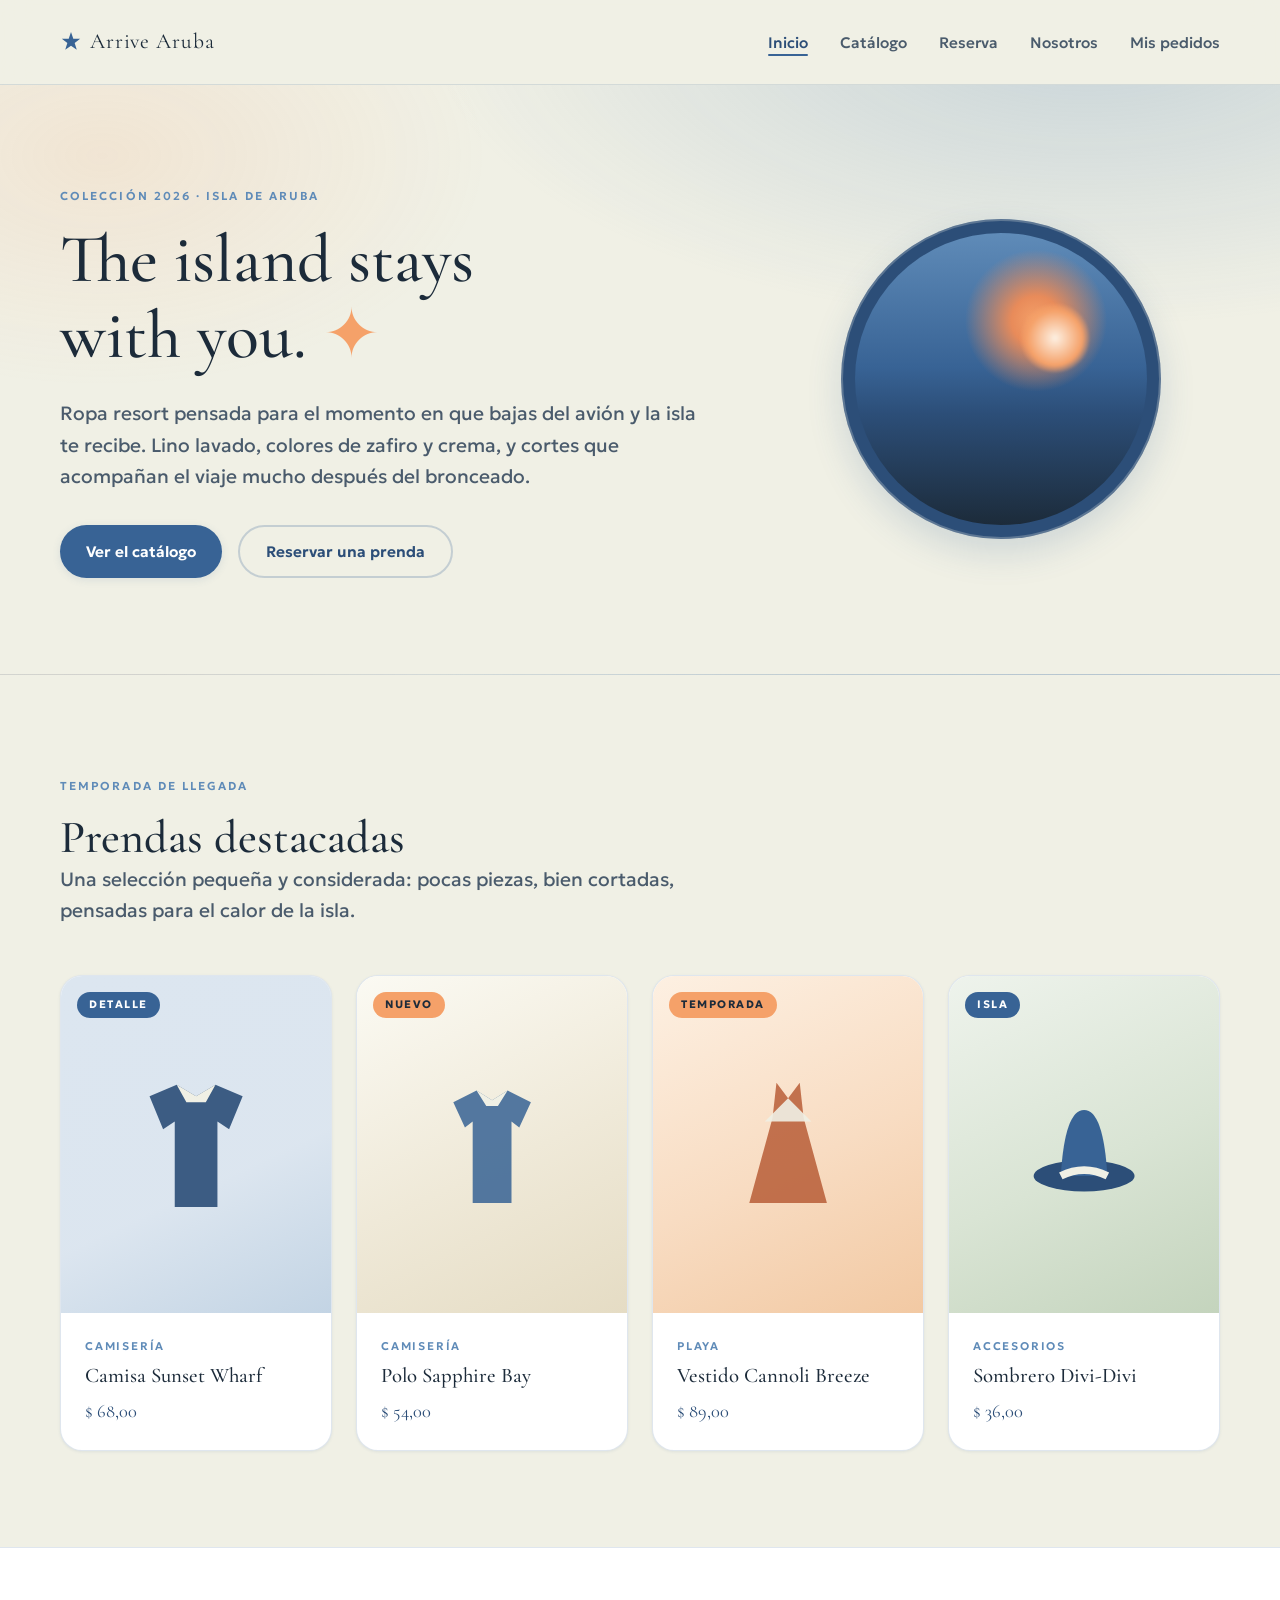
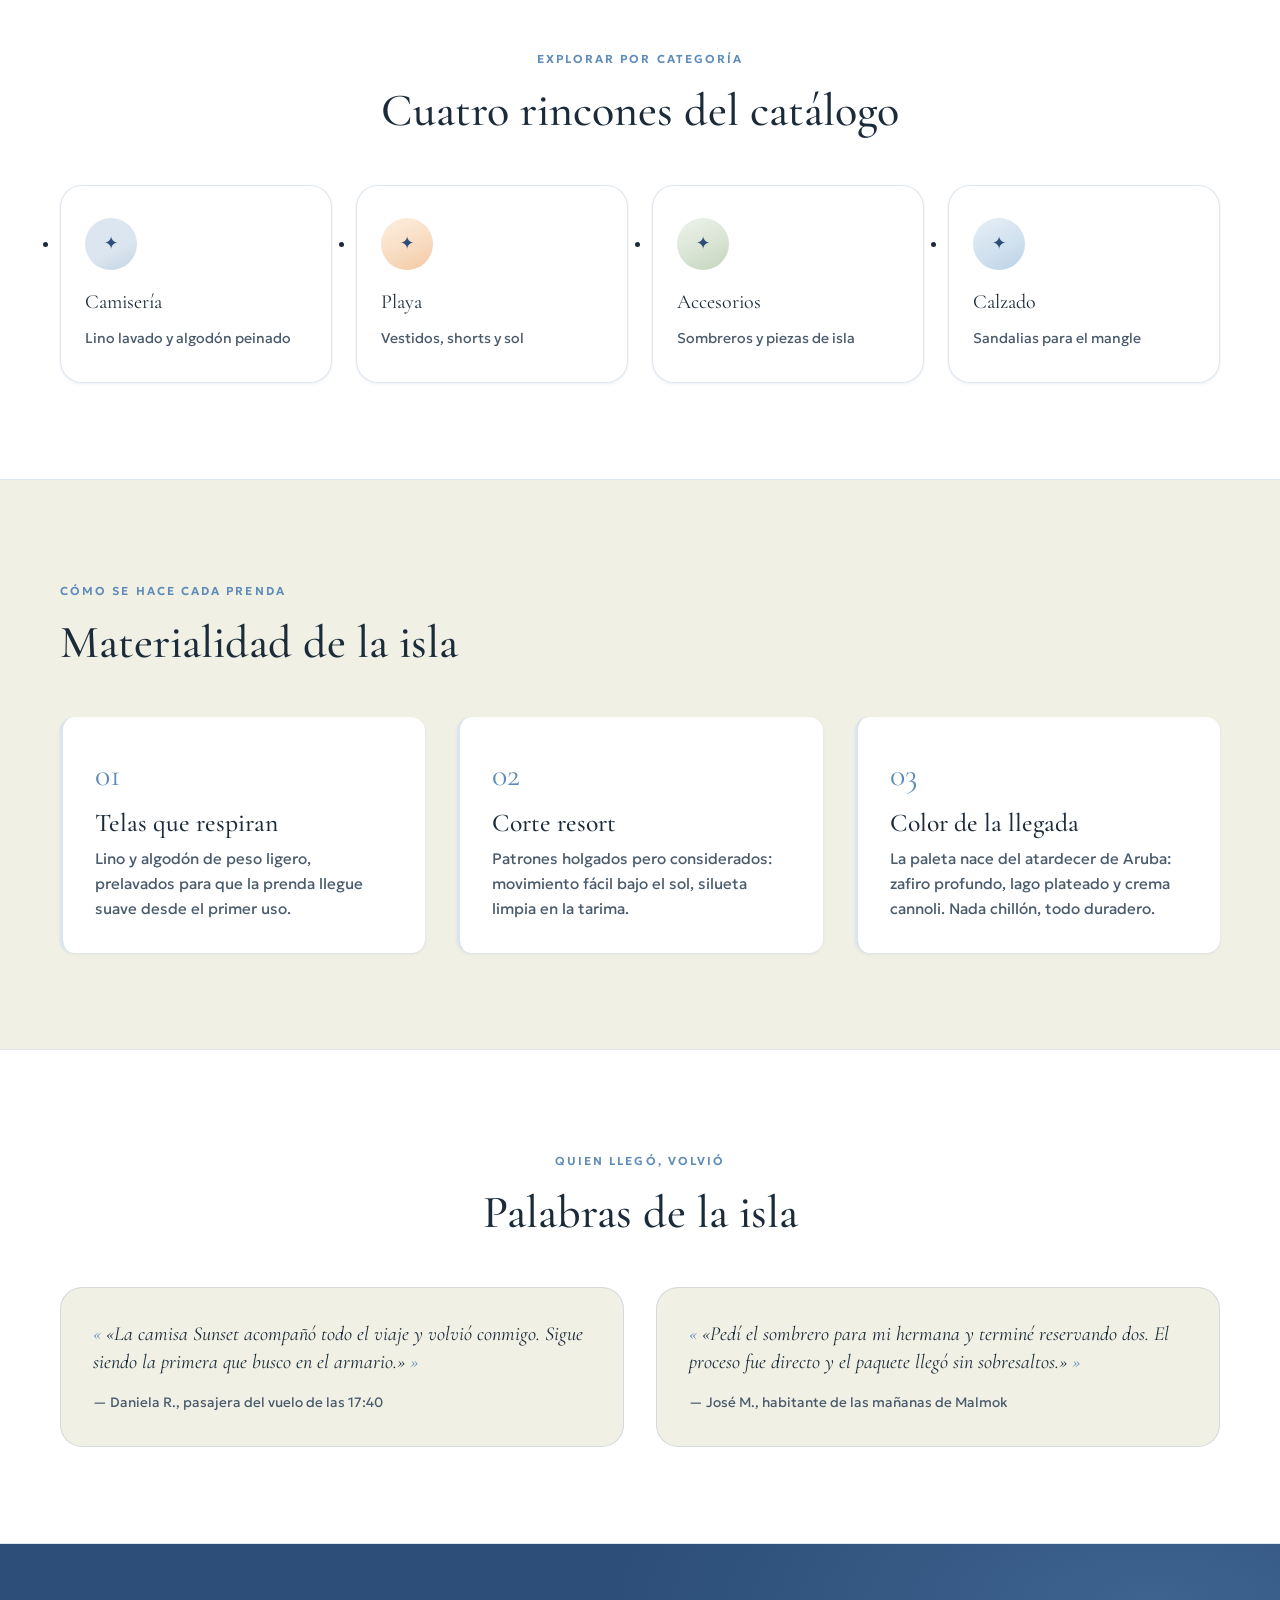
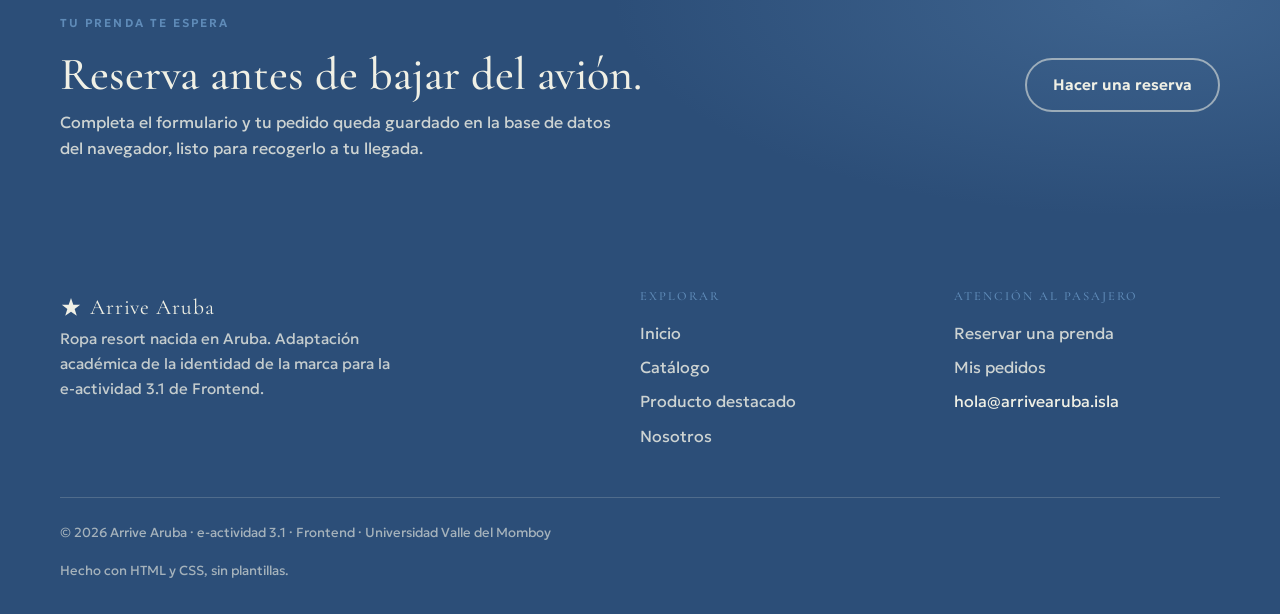
==== index.html @ 816ed80a "Página de inicio: hero con la ventana de la marca, destacados, categorías, materialidad, testimonios" ====
<!DOCTYPE html>
<html lang="es">
<head>
  <meta charset="UTF-8">
  <meta name="viewport" content="width=device-width, initial-scale=1.0">
  <meta name="description" content="Arrive Aruba — marketplace de ropa resort. Adaptación académica de la e-actividad 3.1: diseño web con HTML y CSS.">
  <title>Arrive Aruba · Inicio</title>

  <!-- Favicon: estrella de la marca dibujada como SVG en línea -->
  <link rel="icon" href="data:image/svg+xml,%3Csvg xmlns='http://www.w3.org/2000/svg' viewBox='0 0 24 24'%3E%3Cpath fill='%23386395' d='M12 1l2.5 7.5H22l-6 4.6 2.3 7.4L12 16l-6.3 4.5L8 13.1 2 8.5h7.5z'/%3E%3C/svg%3E">

  <!-- Tipografías: equivalentes libres de las fuentes de marca -->
  <link rel="preconnect" href="https://fonts.googleapis.com">
  <link rel="preconnect" href="https://fonts.gstatic.com" crossorigin>
  <link href="https://fonts.googleapis.com/css2?family=Cormorant+Garamond:ital,wght@0,500;0,600;1,500&family=Geologica:wght@300..700&display=swap" rel="stylesheet">

  <!-- Hojas de estilo: base (tokens) → componentes → página actual -->
  <link rel="stylesheet" href="css/base.css">
  <link rel="stylesheet" href="css/componentes.css">
  <link rel="stylesheet" href="css/inicio.css">
</head>
<body>
  <!--
    PÁGINA DE INICIO (landing)
    (realizado por Martin Alejandro Morfe Carballo)
  -->
  <a class="enlace-saltar" href="#contenido">Saltar al contenido principal</a>

  <!-- ====================== CABECERA ====================== -->
  <header class="cabecera">
    <div class="contenedor cabecera__barra">
      <a class="marca" href="index.html" aria-label="Arrive Aruba — inicio">
        <!-- Estrella de la marca (marca gráfica propia) -->
        <svg class="marca__estrella" viewBox="0 0 24 24" aria-hidden="true">
          <path d="M12 1l2.5 7.5H22l-6 4.6 2.3 7.4L12 16l-6.3 4.5L8 13.1 2 8.5h7.5z"/>
        </svg>
        <span class="marca__nombre">Arrive Aruba</span>
      </a>

      <nav aria-label="Navegación principal">
        <ul class="navegacion__lista">
          <li><a class="navegacion__enlace" href="index.html" aria-current="page">Inicio</a></li>
          <li><a class="navegacion__enlace" href="catalogo.html">Catálogo</a></li>
          <li><a class="navegacion__enlace" href="formulario.html">Reserva</a></li>
          <li><a class="navegacion__enlace" href="nosotros.html">Nosotros</a></li>
          <li><a class="navegacion__enlace" href="historial.html">Mis pedidos</a></li>
        </ul>
      </nav>
    </div>
  </header>

  <main id="contenido">

    <!-- ====================== HERO ====================== -->
    <!-- La ventana del avión: motivo central de la marca, dibujado
         solo con degradados CSS (radial-gradient por capas). -->
    <section class="hero" aria-labelledby="titulo-principal">
      <div class="contenedor hero__rejilla">
        <div class="hero__texto">
          <p class="ceja">Colección 2026 · Isla de Aruba</p>
          <h1 id="titulo-principal">The island stays with you. <span class="estrella">✦</span></h1>
          <p class="introduccion">
            Ropa resort pensada para el momento en que bajas del avión y la
            isla te recibe. Lino lavado, colores de zafiro y crema, y cortes
            que acompañan el viaje mucho después del bronceado.
          </p>
          <div class="hero__acciones">
            <a class="boton boton--primario" href="catalogo.html">Ver el catálogo</a>
            <a class="boton boton--secundario" href="formulario.html">Reservar una prenda</a>
          </div>
        </div>

        <figure class="hero__ventana" aria-hidden="true">
          <div class="ventana">
            <span class="ventana__sol"></span>
            <span class="ventana__mar"></span>
          </div>
          <figcaption class="solo-lectores">Ventana del avís observando el atardecer de Aruba</figcaption>
        </figure>
      </div>
    </section>

    <!-- ====================== DESTACADOS ====================== -->
    <!-- Cuatro prendas de la temporada. Las ilustraciones son
         marcas gráficas propias dibujadas en SVG, sin fotografía. -->
    <section class="seccion" aria-labelledby="titulo-destacados">
      <div class="contenedor">
        <div class="cabecera-seccion">
          <p class="ceja">Temporada de llegada</p>
          <h2 id="titulo-destacados">Prendas destacadas</h2>
          <p class="introduccion">
            Una selección pequeña y considerada: pocas piezas, bien cortadas,
            pensadas para el calor de la isla.
          </p>
        </div>

        <div class="rejilla-productos">
          <!-- Camisa (protagonista: tiene página de detalle) -->
          <article class="tarjeta">
            <a class="tarjeta__enlace" href="producto.html" aria-label="Ver detalle de la Camisa Sunset Wharf">
              <div class="tarjeta__figura tono-zafiro">
                <span class="etiqueta etiqueta--zafiro">Detalle</span>
                <!-- Silueta de camisa -->
                <svg viewBox="0 0 64 72" aria-hidden="true">
                  <path d="M22 5 L32 11 L42 5 L56 11 L49 28 L43 24 V68 H21 V24 L15 28 L8 11 Z"
                        fill="#2c4e78" opacity="0.9"/>
                  <path d="M22 5 L32 11 L42 5 L37 14 H27 Z" fill="#f0f0e5"/>
                </svg>
              </div>
            </a>
            <div class="tarjeta__cuerpo">
              <p class="tarjeta__categoria">Camisería</p>
              <h3 class="tarjeta__nombre">Camisa Sunset Wharf</h3>
              <p class="tarjeta__precio">$ 68,00</p>
            </div>
          </article>

          <!-- Polo -->
          <article class="tarjeta">
            <a class="tarjeta__enlace" href="catalogo.html" aria-label="Ver el catálogo">
              <div class="tarjeta__figura tono-crema">
                <span class="etiqueta">Nuevo</span>
                <svg viewBox="0 0 64 72" aria-hidden="true">
                  <path d="M24 8 L32 13 L40 8 L52 14 L46 27 L42 24 V66 H22 V24 L18 27 L12 14 Z"
                        fill="#386395" opacity="0.85"/>
                  <path d="M24 8 L32 13 L40 8 L35 16 H29 Z" fill="#f0f0e5"/>
                </svg>
              </div>
            </a>
            <div class="tarjeta__cuerpo">
              <p class="tarjeta__categoria">Camisería</p>
              <h3 class="tarjeta__nombre">Polo Sapphire Bay</h3>
              <p class="tarjeta__precio">$ 54,00</p>
            </div>
          </article>

          <!-- Vestido -->
          <article class="tarjeta">
            <a class="tarjeta__enlace" href="catalogo.html" aria-label="Ver el catálogo">
              <div class="tarjeta__figura tono-naranja">
                <span class="etiqueta">Temporada</span>
                <svg viewBox="0 0 64 72" aria-hidden="true">
                  <path d="M26 4 L32 12 L38 4 L40 22 L52 66 H12 L24 22 Z"
                        fill="#b4552f" opacity="0.8"/>
                  <path d="M32 12 L44 24 H20 Z" fill="#f0f0e5" opacity="0.9"/>
                </svg>
              </div>
            </a>
            <div class="tarjeta__cuerpo">
              <p class="tarjeta__categoria">Playa</p>
              <h3 class="tarjeta__nombre">Vestido Cannoli Breeze</h3>
              <p class="tarjeta__precio">$ 89,00</p>
            </div>
          </article>

          <!-- Sombrero -->
          <article class="tarjeta">
            <a class="tarjeta__enlace" href="catalogo.html" aria-label="Ver el catálogo">
              <div class="tarjeta__figura tono-verde">
                <span class="etiqueta etiqueta--zafiro">Isla</span>
                <svg viewBox="0 0 64 72" aria-hidden="true">
                  <ellipse cx="32" cy="52" rx="26" ry="8" fill="#2c4e78"/>
                  <path d="M20 52 Q22 18 32 18 Q42 18 44 52 Z" fill="#386395"/>
                  <path d="M20 52 Q32 46 44 52" stroke="#f0f0e5" stroke-width="4" fill="none"/>
                </svg>
              </div>
            </a>
            <div class="tarjeta__cuerpo">
              <p class="tarjeta__categoria">Accesorios</p>
              <h3 class="tarjeta__nombre">Sombrero Divi-Divi</h3>
              <p class="tarjeta__precio">$ 36,00</p>
            </div>
          </article>
        </div>
      </div>
    </section>

    <!-- ====================== CATEGORÍAS ====================== -->
    <section class="seccion banda-blanca" aria-labelledby="titulo-categorias">
      <div class="contenedor">
        <div class="cabecera-seccion cabecera-seccion--centrada">
          <p class="ceja">Explorar por categoría</p>
          <h2 id="titulo-categorias">Cuatro rincones del catálogo</h2>
        </div>
        <ul class="rejilla-categorias" role="list">
          <li>
            <a class="azulejo" href="catalogo.html">
              <span class="azulejo__figura tono-zafiro" aria-hidden="true">✦</span>
              <span class="azulejo__nombre">Camisería</span>
              <span class="azulejo__nota">Lino lavado y algodón peinado</span>
            </a>
          </li>
          <li>
            <a class="azulejo" href="catalogo.html">
              <span class="azulejo__figura tono-naranja" aria-hidden="true">✦</span>
              <span class="azulejo__nombre">Playa</span>
              <span class="azulejo__nota">Vestidos, shorts y sol</span>
            </a>
          </li>
          <li>
            <a class="azulejo" href="catalogo.html">
              <span class="azulejo__figura tono-verde" aria-hidden="true">✦</span>
              <span class="azulejo__nombre">Accesorios</span>
              <span class="azulejo__nota">Sombreros y piezas de isla</span>
            </a>
          </li>
          <li>
            <a class="azulejo" href="catalogo.html">
              <span class="azulejo__figura tono-lago" aria-hidden="true">✦</span>
              <span class="azulejo__nombre">Calzado</span>
              <span class="azulejo__nota">Sandalias para el mangle</span>
            </a>
          </li>
        </ul>
      </div>
    </section>

    <!-- ====================== MATERIALIDAD ====================== -->
    <section class="seccion" aria-labelledby="titulo-materialidad">
      <div class="contenedor">
        <div class="cabecera-seccion">
          <p class="ceja">Cómo se hace cada prenda</p>
          <h2 id="titulo-materialidad">Materialidad de la isla</h2>
        </div>
        <ol class="pasos" role="list">
          <li class="paso">
            <span class="paso__numero">01</span>
            <h3>Telas que respiran</h3>
            <p>Lino y algodón de peso ligero, prelavados para que la prenda
               llegue suave desde el primer uso.</p>
          </li>
          <li class="paso">
            <span class="paso__numero">02</span>
            <h3>Corte resort</h3>
            <p>Patrones holgados pero considerados: movimiento fácil bajo el
               sol, silueta limpia en la tarima.</p>
          </li>
          <li class="paso">
            <span class="paso__numero">03</span>
            <h3>Color de la llegada</h3>
            <p>La paleta nace del atardecer de Aruba: zafiro profundo, lago
               plateado y crema cannoli. Nada chillón, todo duradero.</p>
          </li>
        </ol>
      </div>
    </section>

    <!-- ====================== TESTIMONIOS ====================== -->
    <section class="seccion banda-blanca" aria-labelledby="titulo-testimonios">
      <div class="contenedor">
        <div class="cabecera-seccion cabecera-seccion--centrada">
          <p class="ceja">Quien llegó, volvió</p>
          <h2 id="titulo-testimonios">Palabras de la isla</h2>
        </div>
        <div class="rejilla-testimonios">
          <figure class="testimonio">
            <blockquote>
              «La camisa Sunset acompañó todo el viaje y volvió conmigo.
               Sigue siendo la primera que busco en el armario.»
            </blockquote>
            <figcaption>— Daniela R., pasajera del vuelo de las 17:40</figcaption>
          </figure>
          <figure class="testimonio">
            <blockquote>
              «Pedí el sombrero para mi hermana y terminé reservando dos.
               El proceso fue directo y el paquete llegó sin sobresaltos.»
            </blockquote>
            <figcaption>— José M., habitante de las mañanas de Malmok</figcaption>
          </figure>
        </div>
      </div>
    </section>

    <!-- ====================== LLAMADO FINAL ====================== -->
    <section class="llamado" aria-labelledby="titulo-llamado">
      <div class="contenedor llamado__caja">
        <div>
          <p class="ceja llamado__ceja">Tu prenda te espera</p>
          <h2 id="titulo-llamado">Reserva antes de bajar del avión.</h2>
          <p class="llamado__texto">
            Completa el formulario y tu pedido queda guardado en la base de
            datos del navegador, listo para recogerlo a tu llegada.
          </p>
        </div>
        <a class="boton boton--claro" href="formulario.html">Hacer una reserva</a>
      </div>
    </section>
  </main>

  <!-- ====================== PIE ====================== -->
  <footer class="pie">
    <div class="contenedor">
      <div class="pie__rejilla">
        <div class="pie__marca">
          <a class="marca" href="index.html">
            <svg class="marca__estrella" viewBox="0 0 24 24" aria-hidden="true">
              <path d="M12 1l2.5 7.5H22l-6 4.6 2.3 7.4L12 16l-6.3 4.5L8 13.1 2 8.5h7.5z"/>
            </svg>
            <span class="marca__nombre">Arrive Aruba</span>
          </a>
          <p class="pie__texto">
            Ropa resort nacida en Aruba. Adaptación académica de la identidad
            de la marca para la e-actividad 3.1 de Frontend.
          </p>
        </div>

        <div>
          <h2 class="pie__titulo">Explorar</h2>
          <ul class="pie__lista">
            <li><a href="index.html">Inicio</a></li>
            <li><a href="catalogo.html">Catálogo</a></li>
            <li><a href="producto.html">Producto destacado</a></li>
            <li><a href="nosotros.html">Nosotros</a></li>
          </ul>
        </div>

        <div>
          <h2 class="pie__titulo">Atención al pasajero</h2>
          <ul class="pie__lista">
            <li><a href="formulario.html">Reservar una prenda</a></li>
            <li><a href="historial.html">Mis pedidos</a></li>
            <li>hola@arrivearuba.isla</li>
          </ul>
        </div>
      </div>

      <p class="pie__legal">
        <span>© 2026 Arrive Aruba · e-actividad 3.1 · Frontend · Universidad Valle del Momboy</span>
        <span>Hecho con HTML y CSS, sin plantillas.</span>
      </p>
    </div>
  </footer>
</body>
</html>
---- css/base.css ----
/* ============================================================
   ARRIVE ARUBA · Marketplace — e-actividad 3.1
   Diseño web con HTML & CSS
   ------------------------------------------------------------
   css/base.css · Sistema de diseño: tokens, reset y tipografía
   (realizado por Martin Alejandro Morfe Carballo)
   ============================================================ */

/* ------------------------------------------------------------
   1 · TOKENS DE DISEÑO (custom properties)
   Paleta y valores tomados del sistema de identidad de la
   marca Arrive Aruba, proyecto propio del autor.
   ------------------------------------------------------------ */
:root {
  /* — Colores de marca — */
  --azul-zafiro: #386395;        /* color primario de la marca */
  --azul-zafiro-profundo: #2c4e78;
  --azul-lago: #5f8bb8;          /* color secundario */
  --azul-niebla: rgba(95, 139, 184, 0.22);
  --crema-cannoli: #f0f0e5;      /* superficie neutra principal */
  --blanco-superficie: #ffffff;

  /* — Tinta de texto (zafiro oscurecido: nunca negro puro) — */
  --tinta: #1c2b3a;
  --tinta-suave: #4a5b6c;

  /* — Acentos de temporada (solo detalles, nunca dominantes) — */
  --naranja-mock: #f5a169;
  --verde-justo: #92af88;

  /* — Roles semánticos — */
  --color-fondo: var(--crema-cannoli);
  --color-superficie: var(--blanco-superficie);
  --color-primario: var(--azul-zafiro);
  --color-enlace: var(--azul-zafiro);
  --color-exito: #6f8f66;
  --color-error: #b4552f;

  /* — Espaciado (ritmo base de 8 px) — */
  --espacio-1: 8px;
  --espacio-2: 16px;
  --espacio-3: 24px;
  --espacio-4: 32px;
  --espacio-5: 48px;
  --espacio-6: 64px;
  --espacio-7: 96px;

  /* — Radios de borde — */
  --radio-md: 14px;
  --radio-lg: 22px;
  --radio-pill: 999px;

  /* — Bordes — */
  --borde-fino: 1px solid rgba(56, 99, 149, 0.16);
  --borde-medio: 2px solid rgba(56, 99, 149, 0.24);

  /* — Sombras (elevación teñida de zafiro, nunca negra) — */
  --sombra-xs: 0 1px 3px rgba(56, 99, 149, 0.10);
  --sombra-sm: 0 2px 8px rgba(56, 99, 149, 0.12);
  --sombra-md: 0 6px 18px rgba(56, 99, 149, 0.14);
  --sombra-lg: 0 14px 34px rgba(56, 99, 149, 0.18);
  --sombra-hover: 0 18px 40px rgba(56, 99, 149, 0.22);

  /* — Movimiento (calmo y seguro, ease-out) — */
  --duracion-rapida: 160ms;
  --duracion-media: 280ms;
  --duracion-lenta: 520ms;
  --curva-suave: cubic-bezier(0.22, 0.61, 0.36, 1);

  /* — Tipografía (equivalentes libres de las fuentes de marca) — */
  --fuente-texto: "Geologica", system-ui, -apple-system, "Segoe UI", sans-serif;
  --fuente-editorial: "Cormorant Garamond", "Times New Roman", Georgia, serif;
}

/* ------------------------------------------------------------
   2 · RESET (normalización entre navegadores)
   ------------------------------------------------------------ */
*,
*::before,
*::after {
  box-sizing: border-box;   /* el padding nunca rompe el ancho calculado */
}

* { margin: 0; }

html { scroll-behavior: smooth; }

body {
  min-height: 100vh;
  background-color: var(--color-fondo);
  color: var(--tinta);
  font-family: var(--fuente-texto);
  font-size: 1rem;
  line-height: 1.65;
  -webkit-font-smoothing: antialiased;
  text-rendering: optimizeLegibility;
}

img, svg, video {
  display: block;
  max-width: 100%;
  height: auto;
}

input, button, textarea, select {
  font: inherit;
  color: inherit;
}

button { cursor: pointer; }

/* ------------------------------------------------------------
   3 · TIPOGRAFÍA BASE
   ------------------------------------------------------------ */
h1, h2, h3, h4 {
  font-family: var(--fuente-editorial);
  font-weight: 500;
  line-height: 1.12;
  color: var(--tinta);
  text-wrap: balance;
}

h1 { font-size: clamp(2.6rem, 5.5vw, 4.25rem); }
h2 { font-size: clamp(2rem, 3.6vw, 3rem); }
h3 { font-size: clamp(1.25rem, 2vw, 1.6rem); }
h4 { font-size: 1.05rem; }

p { max-width: 68ch; }

a {
  color: var(--color-enlace);
  text-decoration-thickness: 1px;
  text-underline-offset: 3px;
  transition: color var(--duracion-rapida) var(--curva-suave);
}

a:hover { color: var(--azul-zafiro-profundo); }

/* Ceja / etiqueta superior: mayúsculas espaciadas, voz de marca */
.ceja {
  display: inline-block;
  font-size: 0.72rem;
  font-weight: 600;
  letter-spacing: 0.18em;
  text-transform: uppercase;
  color: var(--azul-lago);
  margin-bottom: var(--espacio-2);
}

/* Párrafo introductorio amplio */
.introduccion {
  font-size: clamp(1.05rem, 1.5vw, 1.25rem);
  color: var(--tinta-suave);
  max-width: 56ch;
}

/* Estrella de la marca como puntuación editorial */
.estrella { color: var(--naranja-mock); }

/* ------------------------------------------------------------
   4 · UTILIDADES DE MAQUETA
   ------------------------------------------------------------ */
.contenedor {
  width: min(100% - 2rem, 1160px);
  margin-inline: auto;
}

.seccion { padding-block: var(--espacio-7); }

/* Bandas alternas para el ritmo vertical de la página */
.banda-blanca {
  background-color: var(--color-superficie);
  border-block: var(--borde-fino);
}

/* Encabezado de sección reutilizable */
.cabecera-seccion {
  max-width: 640px;
  margin-bottom: var(--espacio-5);
}

.cabecera-seccion--centrada {
  margin-inline: auto;
  text-align: center;
}

/* Contenido solo para lectores de pantalla (accesibilidad) */
.solo-lectores {
  position: absolute;
  width: 1px;
  height: 1px;
  margin: -1px;
  overflow: hidden;
  clip: rect(0 0 0 0);
  white-space: nowrap;
}

/* Enlace para saltar la navegación (accesibilidad) */
.enlace-saltar {
  position: absolute;
  top: -100%;
  left: var(--espacio-2);
  z-index: 100;
  padding: var(--espacio-2) var(--espacio-3);
  background: var(--azul-zafiro);
  color: #fff;
  border-radius: var(--radio-md);
  text-decoration: none;
}

.enlace-saltar:focus { top: var(--espacio-2); }

/* ------------------------------------------------------------
   5 · DETALLES DE ESTADO Y FOCO
   ------------------------------------------------------------ */
:focus-visible {
  outline: 3px solid var(--azul-lago);
  outline-offset: 2px;
}

::selection {
  background: var(--azul-zafiro);
  color: var(--blanco-superficie);
}

/* Respeto la preferencia de movimiento reducido */
@media (prefers-reduced-motion: reduce) {
  *,
  *::before,
  *::after {
    animation-duration: 0.01ms !important;
    animation-iteration-count: 1 !important;
    transition-duration: 0.01ms !important;
    scroll-behavior: auto !important;
  }
}
---- css/componentes.css ----
/* ============================================================
   ARRIVE ARUBA · Marketplace — e-actividad 3.1
   ------------------------------------------------------------
   css/componentes.css · Componentes compartidos del sitio:
   cabecera, navegación, pie, botones, tarjetas, chips,
   campos de formulario, tablas y mensajes de estado.
   (realizado por Martin Alejandro Morfe Carballo)
   ============================================================ */

/* ============================================================
   1 · CABECERA Y NAVEGACIÓN
   ============================================================ */

/* Cabecera fija con desenfoque del fondo (backdrop-filter):
   la página se siente liviana y el usuario nunca pierde el menú. */
.cabecera {
  position: sticky;
  top: 0;
  z-index: 50;
  background: rgba(240, 240, 229, 0.86);
  -webkit-backdrop-filter: blur(14px);
  backdrop-filter: blur(14px);
  border-bottom: var(--borde-fino);
}

.cabecera__barra {
  display: flex;
  align-items: center;
  justify-content: space-between;
  gap: var(--espacio-4);
  padding-block: var(--espacio-3);
}

/* Marca: estrella de la marca + logotipo tipográfico */
.marca {
  display: inline-flex;
  align-items: center;
  gap: var(--espacio-1);
  text-decoration: none;
  color: var(--tinta);
}

.marca__estrella {
  width: 22px;
  height: 22px;
  fill: var(--azul-zafiro);
  transition: transform var(--duracion-media) var(--curva-suave);
}

.marca:hover .marca__estrella { transform: rotate(72deg); }

.marca__nombre {
  font-family: var(--fuente-editorial);
  font-size: 1.35rem;
  letter-spacing: 0.04em;
}

/* Navegación principal */
.navegacion__lista {
  display: flex;
  flex-wrap: wrap;
  gap: var(--espacio-4);
  margin: 0;
  padding: 0;
  list-style: none;
}

.navegacion__enlace {
  position: relative;
  text-decoration: none;
  color: var(--tinta-suave);
  font-size: 0.95rem;
  font-weight: 500;
  padding-block: 4px;
}

/* Subrayado animado: crece desde el centro al pasar el cursor */
.navegacion__enlace::after {
  content: "";
  position: absolute;
  left: 50%;
  bottom: 0;
  width: 0;
  height: 2px;
  border-radius: var(--radio-pill);
  background: var(--azul-zafiro);
  transform: translateX(-50%);
  transition: width var(--duracion-media) var(--curva-suave);
}

.navegacion__enlace:hover::after,
.navegacion__enlace[aria-current="page"]::after {
  width: 100%;
}

.navegacion__enlace[aria-current="page"] { color: var(--azul-zafiro-profundo); }

/* ============================================================
   2 · BOTONES
   ============================================================ */
.boton {
  display: inline-flex;
  align-items: center;
  justify-content: center;
  gap: var(--espacio-1);
  padding: 12px 26px;
  border: none;
  border-radius: var(--radio-pill);
  font-weight: 600;
  font-size: 0.95rem;
  text-decoration: none;
  cursor: pointer;
  transition:
    transform var(--duracion-media) var(--curva-suave),
    box-shadow var(--duracion-media) var(--curva-suave),
    background-color var(--duracion-media) var(--curva-suave);
}

.boton:active { transform: translateY(0) scale(0.98); }

/* Primario: zafiro pleno con elevación al hacer hover */
.boton--primario {
  background: var(--azul-zafiro);
  color: var(--blanco-superficie);
  box-shadow: var(--sombra-sm);
}

.boton--primario:hover {
  background: var(--azul-zafiro-profundo);
  transform: translateY(-2px);
  box-shadow: var(--sombra-md);
}

/* Secundario: contorno zafiro, transparente sobre fondos claros */
.boton--secundario {
  background: transparent;
  color: var(--azul-zafiro-profundo);
  border: var(--borde-medio);
}

.boton--secundario:hover {
  background: var(--azul-niebla);
  transform: translateY(-2px);
}

/* Claro: para colocar sobre superficies oscuras (pie, hero oscuro) */
.boton--claro {
  background: transparent;
  color: var(--crema-cannoli);
  border: 2px solid rgba(240, 240, 229, 0.55);
}

.boton--claro:hover {
  background: rgba(240, 240, 229, 0.12);
  border-color: var(--crema-cannoli);
  transform: translateY(-2px);
}

/* ============================================================
   3 · TARJETAS
   ============================================================ */

/* Tarjeta base: elevación calma al hacer hover (sin brusquedad) */
.tarjeta {
  display: flex;
  flex-direction: column;
  background: var(--color-superficie);
  border: var(--borde-fino);
  border-radius: var(--radio-lg);
  box-shadow: var(--sombra-xs);
  overflow: hidden;
  transition:
    transform var(--duracion-media) var(--curva-suave),
    box-shadow var(--duracion-media) var(--curva-suave),
    border-color var(--duracion-media) var(--curva-suave);
}

.tarjeta:hover {
  transform: translateY(-6px);
  box-shadow: var(--sombra-hover);
  border-color: rgba(56, 99, 149, 0.32);
}

/* Figura de la tarjeta: azulejo con degradado de la paleta */
.tarjeta__figura {
  position: relative;
  aspect-ratio: 4 / 5;
  display: grid;
  place-items: center;
  overflow: hidden;
}

/* Tonos de azulejo (degradados construidos solo con la paleta) */
.tono-zafiro  { background: linear-gradient(155deg, #dce6f0 0%, var(--azul-niebla) 60%, #c3d4e4 100%); }
.tono-crema   { background: linear-gradient(155deg, #fbfaf3 0%, #efe9d8 55%, #e5dcc4 100%); }
.tono-lago    { background: linear-gradient(155deg, #e7eff6 0%, #cfe0ee 60%, #b9d2e6 100%); }
.tono-naranja { background: linear-gradient(155deg, #fdf0e2 0%, #f8dcc2 55%, #f2c9a3 100%); }
.tono-verde   { background: linear-gradient(155deg, #eef3ec 0%, #d9e4d4 55%, #c4d4bd 100%); }

/* La ilustración interior respira suavemente al pasar el cursor */
.tarjeta__figura svg {
  width: 46%;
  height: auto;
  transition: transform var(--duracion-lenta) var(--curva-suave);
}

.tarjeta:hover .tarjeta__figura svg {
  transform: scale(1.06) translateY(-4px);
}

/* Etiqueta flotante (NUEVO / TEMPORADA) */
.etiqueta {
  position: absolute;
  top: var(--espacio-2);
  left: var(--espacio-2);
  padding: 4px 12px;
  border-radius: var(--radio-pill);
  background: var(--naranja-mock);
  color: var(--tinta);
  font-size: 0.68rem;
  font-weight: 700;
  letter-spacing: 0.14em;
  text-transform: uppercase;
}

.etiqueta--zafiro { background: var(--azul-zafiro); color: var(--blanco-superficie); }

/* Cuerpo de la tarjeta */
.tarjeta__cuerpo {
  display: flex;
  flex-direction: column;
  gap: var(--espacio-1);
  padding: var(--espacio-3);
  flex: 1;
}

.tarjeta__categoria {
  font-size: 0.7rem;
  font-weight: 600;
  letter-spacing: 0.16em;
  text-transform: uppercase;
  color: var(--azul-lago);
}

.tarjeta__nombre {
  font-family: var(--fuente-editorial);
  font-size: 1.3rem;
  line-height: 1.15;
}

.tarjeta__precio {
  margin-top: auto;
  font-family: var(--fuente-editorial);
  font-size: 1.15rem;
  color: var(--azul-zafiro-profundo);
}

/* ============================================================
   4 · CHIPS DE FILTRO (catálogo)
   ============================================================ */
.chips {
  display: flex;
  flex-wrap: wrap;
  gap: var(--espacio-2);
  margin-bottom: var(--espacio-5);
}

.chip {
  padding: 8px 18px;
  border: var(--borde-fino);
  border-radius: var(--radio-pill);
  background: var(--color-superficie);
  color: var(--tinta-suave);
  font-size: 0.88rem;
  font-weight: 500;
  cursor: pointer;
  transition:
    background-color var(--duracion-rapida) var(--curva-suave),
    color var(--duracion-rapida) var(--curva-suave),
    transform var(--duracion-rapida) var(--curva-suave);
}

.chip:hover {
  background: var(--azul-niebla);
  color: var(--azul-zafiro-profundo);
  transform: translateY(-1px);
}

/* Estado activo del chip de filtro */
.chip[aria-pressed="true"],
.chip--activo {
  background: var(--azul-zafiro);
  border-color: var(--azul-zafiro);
  color: var(--blanco-superficie);
}

/* ============================================================
   5 · FORMULARIOS
   ============================================================ */
.campo { margin-bottom: var(--espacio-4); }

.campo__etiqueta {
  display: block;
  margin-bottom: var(--espacio-1);
  font-size: 0.9rem;
  font-weight: 600;
}

.campo__obligatorio { color: var(--color-error); }

/* Entradas: superficie blanca con anillo zafiro al enfocar */
.campo__entrada,
.campo__area,
.campo__selector {
  width: 100%;
  padding: 12px 16px;
  background: var(--color-superficie);
  border: var(--borde-fino);
  border-radius: var(--radio-md);
  transition:
    border-color var(--duracion-rapida) var(--curva-suave),
    box-shadow var(--duracion-rapida) var(--curva-suave);
}

.campo__area { min-height: 120px; resize: vertical; }

.campo__entrada:focus,
.campo__area:focus,
.campo__selector:focus {
  outline: none;
  border-color: var(--azul-zafiro);
  box-shadow: 0 0 0 4px var(--azul-niebla);
}

/* Estado de validación: borde cálido y mensaje claro */
.campo--invalido .campo__entrada,
.campo--invalido .campo__selector {
  border-color: var(--color-error);
}

.campo--invalido .campo__entrada:focus {
  box-shadow: 0 0 0 4px rgba(180, 85, 47, 0.18);
}

.campo__ayuda {
  display: block;
  margin-top: 6px;
  font-size: 0.8rem;
  color: var(--tinta-suave);
}

.campo__error {
  display: none;
  margin-top: 6px;
  font-size: 0.8rem;
  font-weight: 600;
  color: var(--color-error);
}

.campo--invalido .campo__error { display: block; }

/* Grupo de opciones (tallas: botones radiales) */
.opciones {
  display: flex;
  flex-wrap: wrap;
  gap: var(--espacio-2);
}

.opciones__opcion {
  position: relative;
}

/* El radio nativo se oculta y se dibuja uno de marca con :checked */
.opciones__entrada {
  position: absolute;
  opacity: 0;
  inset: 0;
  cursor: pointer;
}

.opciones__pastilla {
  display: inline-block;
  padding: 8px 20px;
  border: var(--borde-medio);
  border-radius: var(--radio-pill);
  color: var(--azul-zafiro-profundo);
  font-weight: 600;
  transition: all var(--duracion-rapida) var(--curva-suave);
}

.opciones__entrada:checked + .opciones__pastilla {
  background: var(--azul-zafiro);
  border-color: var(--azul-zafiro);
  color: var(--blanco-superficie);
  box-shadow: var(--sombra-sm);
}

.opciones__entrada:focus-visible + .opciones__pastilla {
  outline: 3px solid var(--azul-lago);
  outline-offset: 2px;
}

/* ============================================================
   6 · TABLAS (ficha técnica del producto)
   ============================================================ */
.tabla {
  width: 100%;
  border-collapse: collapse;
  background: var(--color-superficie);
  border: var(--borde-fino);
  border-radius: var(--radio-md);
  overflow: hidden;
}

.tabla caption {
  caption-side: top;
  text-align: left;
  padding-bottom: var(--espacio-2);
  font-size: 0.8rem;
  letter-spacing: 0.14em;
  text-transform: uppercase;
  color: var(--azul-lago);
}

.tabla th,
.tabla td {
  padding: var(--espacio-2) var(--espacio-3);
  text-align: left;
  border-bottom: var(--borde-fino);
}

.tabla th {
  background: var(--crema-cannoli);
  font-weight: 600;
  font-size: 0.9rem;
}

.tabla tr:last-child td { border-bottom: none; }

/* ============================================================
   7 · MENSAJES DE ESTADO
   ============================================================ */
.mensaje {
  padding: var(--espacio-3);
  border-radius: var(--radio-md);
  font-weight: 500;
}

.mensaje--exito {
  background: rgba(146, 175, 136, 0.16);
  border-left: 4px solid var(--color-exito);
  color: #43593c;
}

.mensaje--error {
  background: rgba(245, 161, 105, 0.16);
  border-left: 4px solid var(--color-error);
  color: #7c3a1d;
}

/* ============================================================
   8 · PIE DE PÁGINA
   ============================================================ */
.pie {
  background: var(--azul-zafiro-profundo);
  color: var(--crema-cannoli);
  padding-block: var(--espacio-6) var(--espacio-4);
}

.pie__rejilla {
  display: grid;
  grid-template-columns: 2fr 1fr 1fr;
  gap: var(--espacio-5);
  padding-bottom: var(--espacio-5);
  border-bottom: 1px solid rgba(240, 240, 229, 0.18);
}

.pie__marca .marca__nombre { color: var(--crema-cannoli); }
.pie__marca .marca__estrella { fill: var(--crema-cannoli); }

.pie__texto {
  color: rgba(240, 240, 229, 0.78);
  font-size: 0.95rem;
  max-width: 34ch;
}

.pie__titulo {
  font-size: 0.78rem;
  letter-spacing: 0.16em;
  text-transform: uppercase;
  color: var(--azul-lago);
  margin-bottom: var(--espacio-2);
}

.pie__lista {
  list-style: none;
  margin: 0;
  padding: 0;
  display: grid;
  gap: var(--espacio-1);
}

.pie__lista a {
  color: rgba(240, 240, 229, 0.82);
  text-decoration: none;
  transition: color var(--duracion-rapida) var(--curva-suave);
}

.pie__lista a:hover { color: var(--blanco-superficie); }

.pie__legal {
  display: flex;
  justify-content: space-between;
  flex-wrap: wrap;
  gap: var(--espacio-2);
  padding-top: var(--espacio-3);
  font-size: 0.82rem;
  color: rgba(240, 240, 229, 0.62);
}
---- css/inicio.css ----
/* ============================================================
   ARRIVE ARUBA · Marketplace — e-actividad 3.1
   ------------------------------------------------------------
   css/inicio.css · Estilos exclusivos de la página de inicio:
   hero con la ventana de la marca, rejillas de productos,
   categorías, materialidad, testimonios y llamado final.
   (realizado por Martin Alejandro Morfe Carballo)
   ============================================================ */

/* ============================================================
   1 · HERO — la llegada a la isla
   ============================================================ */
.hero {
  /* Atmósfera: degradado del amanecer construido solo con la paleta */
  background:
    radial-gradient(1100px 500px at 85% -10%, rgba(95, 139, 184, 0.28), transparent 60%),
    radial-gradient(700px 420px at 8% 12%, rgba(245, 161, 105, 0.14), transparent 55%),
    var(--crema-cannoli);
  border-bottom: var(--borde-fino);
}

.hero__rejilla {
  display: grid;
  grid-template-columns: 1.2fr 0.8fr;
  align-items: center;
  gap: var(--espacio-6);
  padding-block: var(--espacio-7);
}

.hero h1 {
  margin-bottom: var(--espacio-3);
}

.hero__texto .introduccion { margin-bottom: var(--espacio-4); }

.hero__acciones {
  display: flex;
  flex-wrap: wrap;
  gap: var(--espacio-2);
}

/* --- La ventana del avión (arte CSS puro) ---
   Un círculo con degradados radiales apilados: cielo, sol y mar.
   La bordeamos con zafiro como el marco real de la ventanilla. */
.hero__ventana {
  justify-self: center;
}

.ventana {
  position: relative;
  width: min(320px, 30vw);
  aspect-ratio: 1;
  border-radius: 50%;
  padding: 14px;
  background: var(--azul-zafiro-profundo);
  box-shadow: var(--sombra-lg), inset 0 0 0 2px rgba(240, 240, 229, 0.25);
}

/* El paisaje interior: atardecer en degradado */
.ventana__mar {
  display: block;
  width: 100%;
  height: 100%;
  border-radius: 50%;
  overflow: hidden;
  background:
    radial-gradient(circle at 62% 30%, #f5a169 0%, #e88b5a 9%, transparent 26%),
    linear-gradient(180deg, #5f8bb8 0%, #386395 46%, #2c4e78 62%, #1c2b3a 100%);
  animation: mecerse 12s ease-in-out infinite alternate;
}

/* El sol se asoma lentamente: animación suave y sutil */
.ventana__sol {
  position: absolute;
  top: 26%;
  left: 56%;
  width: 22%;
  aspect-ratio: 1;
  border-radius: 50%;
  background: radial-gradient(circle, #fdf0e2 0%, #f5a169 55%, transparent 72%);
  filter: blur(1px);
  animation: flotar 9s ease-in-out infinite alternate;
}

@keyframes mecerse {
  from { transform: translateY(0); }
  to   { transform: translateY(-8px); }
}

@keyframes flotar {
  from { transform: translate(0, 4px) scale(1); }
  to   { transform: translate(6px, -6px) scale(1.05); }
}

/* ============================================================
   2 · REJILLA DE PRODUCTOS DESTACADOS
   ============================================================ */
.rejilla-productos {
  display: grid;
  grid-template-columns: repeat(4, 1fr);
  gap: var(--espacio-3);
}

/* Enlace transparente que envuelve solo la figura de la tarjeta */
.tarjeta__enlace {
  display: block;
  color: inherit;
  text-decoration: none;
}

.tarjeta__enlace:focus-visible {
  outline: 3px solid var(--azul-lago);
  outline-offset: 2px;
  border-radius: var(--radio-md);
}

/* Aparición escalonada de las tarjetas al cargar la página */
.rejilla-productos .tarjeta {
  animation: aparecer 520ms var(--curva-suave) backwards;
}

.rejilla-productos .tarjeta:nth-child(2) { animation-delay: 90ms; }
.rejilla-productos .tarjeta:nth-child(3) { animation-delay: 180ms; }
.rejilla-productos .tarjeta:nth-child(4) { animation-delay: 270ms; }

@keyframes aparecer {
  from { opacity: 0; transform: translateY(18px); }
  to   { opacity: 1; transform: translateY(0); }
}

/* ============================================================
   3 · AZULEJOS DE CATEGORÍA
   ============================================================ */
.rejilla-categorias {
  display: grid;
  grid-template-columns: repeat(4, 1fr);
  gap: var(--espacio-3);
  margin: 0;
  padding: 0;
}

.azulejo {
  display: grid;
  gap: var(--espacio-1);
  padding: var(--espacio-4) var(--espacio-3);
  border: var(--borde-fino);
  border-radius: var(--radio-lg);
  background: var(--color-superficie);
  text-decoration: none;
  color: var(--tinta);
  box-shadow: var(--sombra-xs);
  transition:
    transform var(--duracion-media) var(--curva-suave),
    box-shadow var(--duracion-media) var(--curva-suave),
    border-color var(--duracion-media) var(--curva-suave);
}

.azulejo:hover {
  transform: translateY(-4px);
  box-shadow: var(--sombra-md);
  border-color: rgba(56, 99, 149, 0.32);
}

/* Figura del azulejo: círculo tonal con la estrella de la marca */
.azulejo__figura {
  display: grid;
  place-items: center;
  width: 52px;
  height: 52px;
  border-radius: 50%;
  font-size: 1.1rem;
  color: var(--azul-zafiro-profundo);
  margin-bottom: var(--espacio-1);
}

.azulejo__nombre {
  font-family: var(--fuente-editorial);
  font-size: 1.25rem;
}

.azulejo__nota {
  font-size: 0.88rem;
  color: var(--tinta-suave);
}

/* ============================================================
   4 · MATERIALIDAD (pasos numerados)
   ============================================================ */
.pasos {
  display: grid;
  grid-template-columns: repeat(3, 1fr);
  gap: var(--espacio-4);
  margin: 0;
  padding: 0;
  list-style: none;
}

.paso {
  padding: var(--espacio-4);
  border-left: 3px solid var(--azul-niebla);
  border-radius: var(--radio-md);
  background: var(--color-superficie);
  box-shadow: var(--sombra-xs);
}

.paso__numero {
  display: block;
  font-family: var(--fuente-editorial);
  font-size: 2rem;
  color: var(--azul-lago);
  margin-bottom: var(--espacio-1);
}

.paso h3 { margin-bottom: var(--espacio-1); }

.paso p { font-size: 0.95rem; color: var(--tinta-suave); }

/* ============================================================
   5 · TESTIMONIOS
   ============================================================ */
.rejilla-testimonios {
  display: grid;
  grid-template-columns: repeat(2, 1fr);
  gap: var(--espacio-4);
}

.testimonio {
  padding: var(--espacio-4);
  background: var(--crema-cannoli);
  border: var(--borde-fino);
  border-radius: var(--radio-lg);
}

.testimonio blockquote {
  font-family: var(--fuente-editorial);
  font-size: 1.25rem;
  line-height: 1.4;
  font-style: italic;
}

.testimonio blockquote::before { content: "«"; color: var(--azul-lago); }
.testimonio blockquote::after  { content: "»"; color: var(--azul-lago); }

.testimonio figcaption {
  margin-top: var(--espacio-2);
  font-size: 0.85rem;
  color: var(--tinta-suave);
}

/* ============================================================
   6 · LLAMADO FINAL
   ============================================================ */
.llamado {
  background:
    radial-gradient(900px 360px at 90% 20%, rgba(95, 139, 184, 0.35), transparent 60%),
    var(--azul-zafiro-profundo);
  color: var(--crema-cannoli);
  padding-block: var(--espacio-6);
}

.llamado__caja {
  display: flex;
  align-items: center;
  justify-content: space-between;
  gap: var(--espacio-5);
  flex-wrap: wrap;
}

.llamado h2 {
  color: var(--crema-cannoli);
  margin-bottom: var(--espacio-1);
}

.llamado__ceja { color: var(--azul-lago); }

.llamado__texto {
  color: rgba(240, 240, 229, 0.82);
  max-width: 52ch;
}
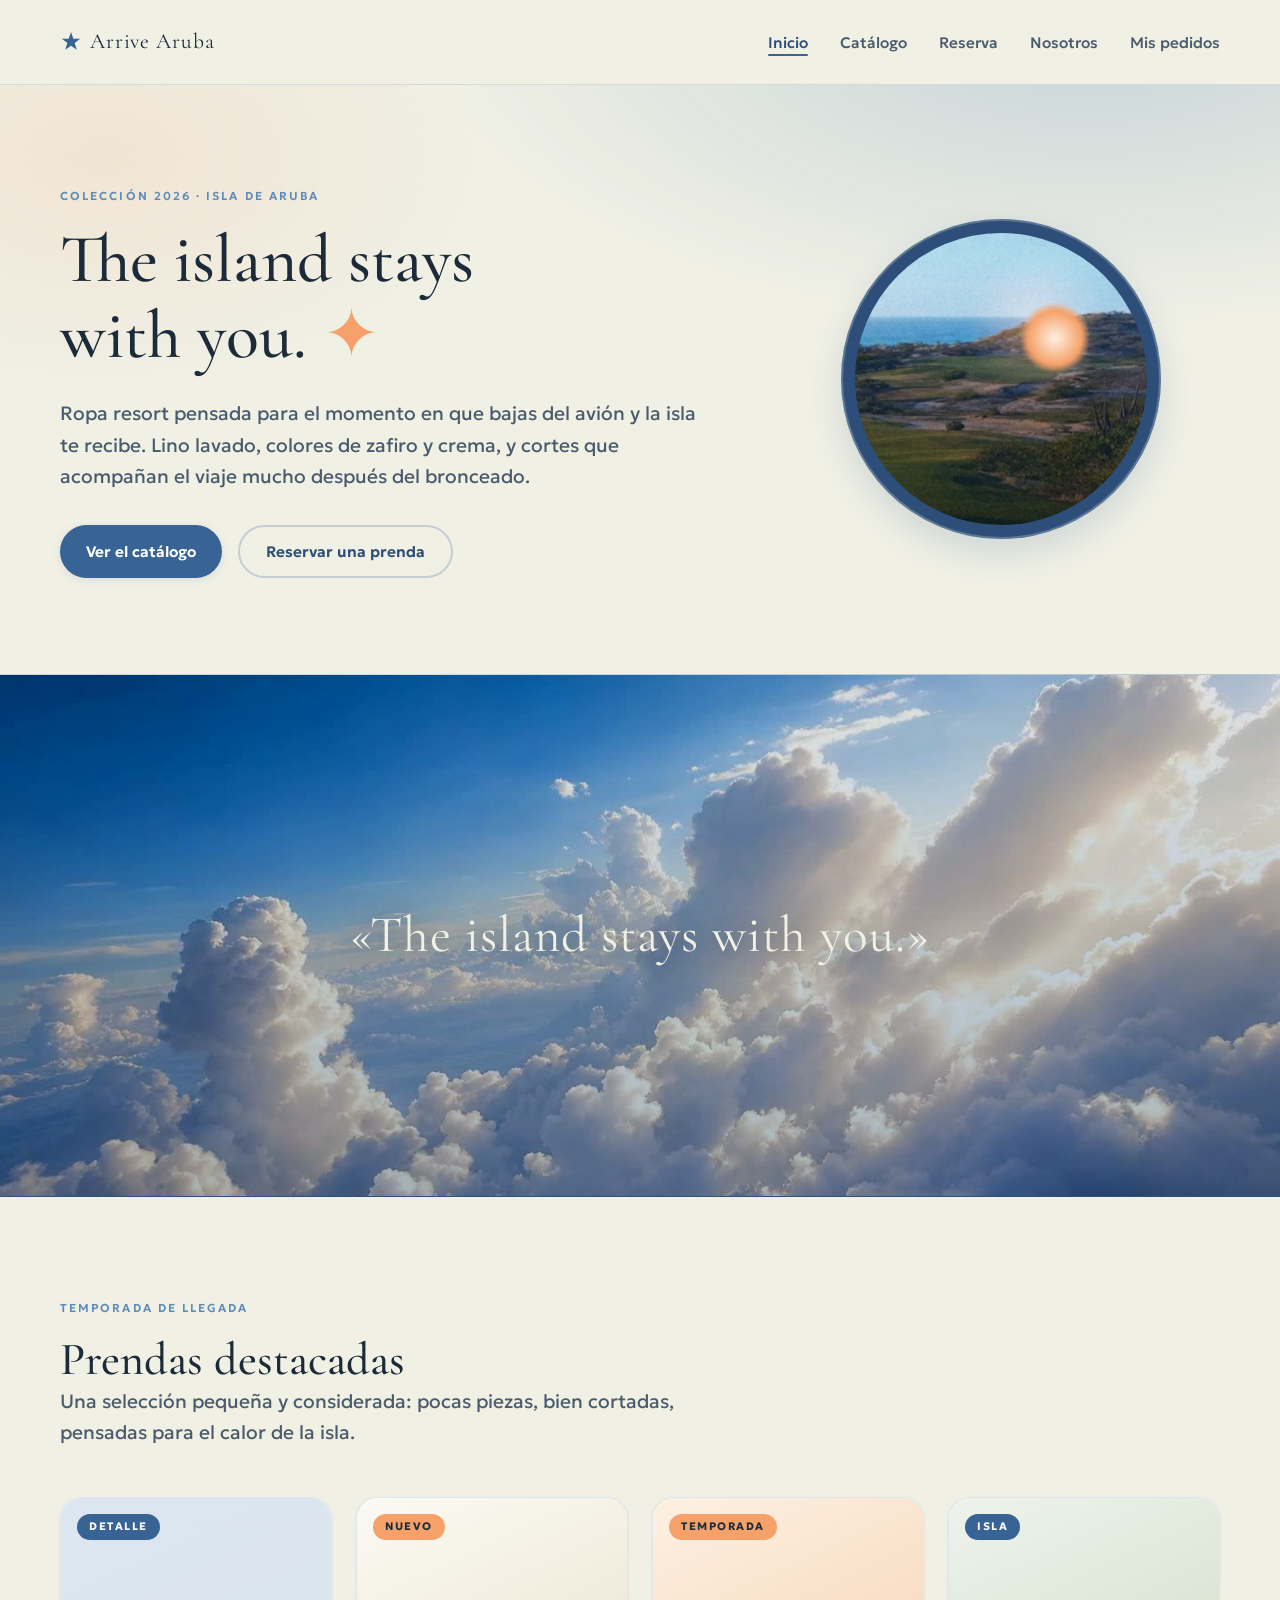
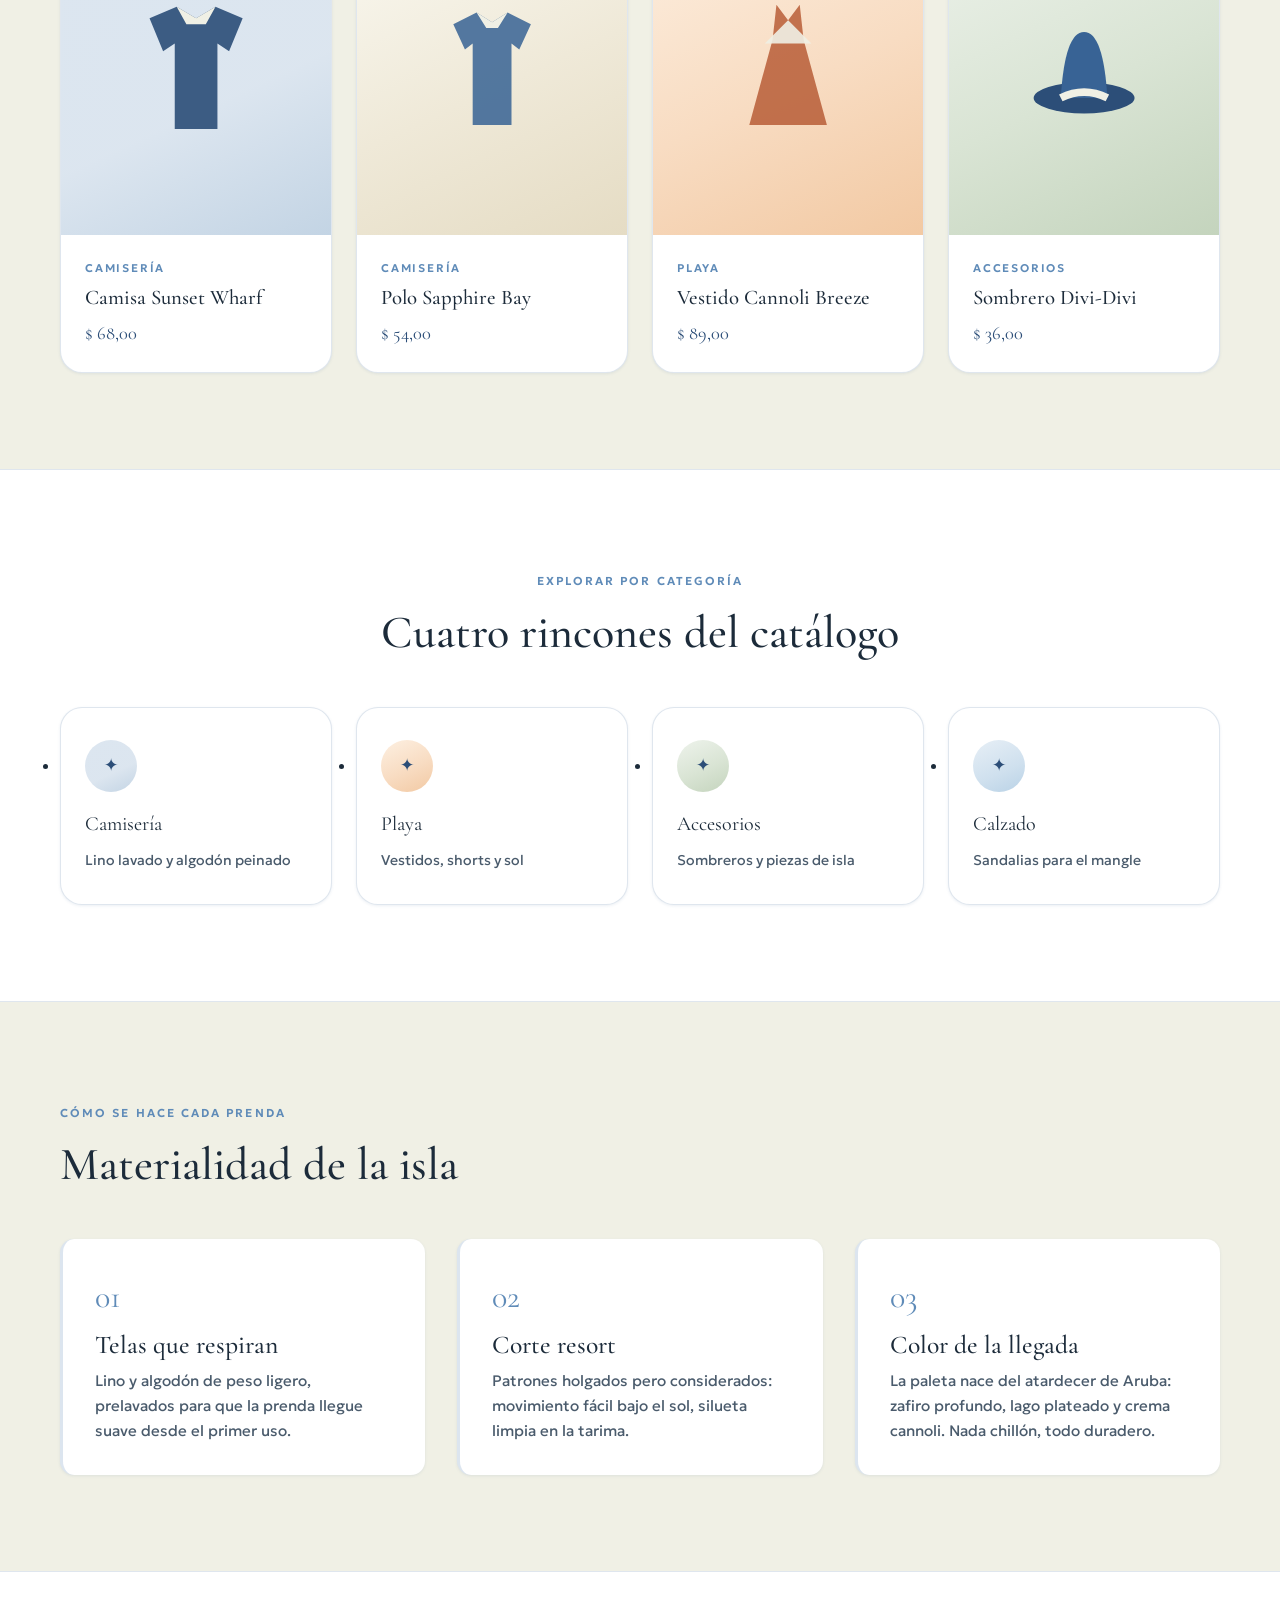
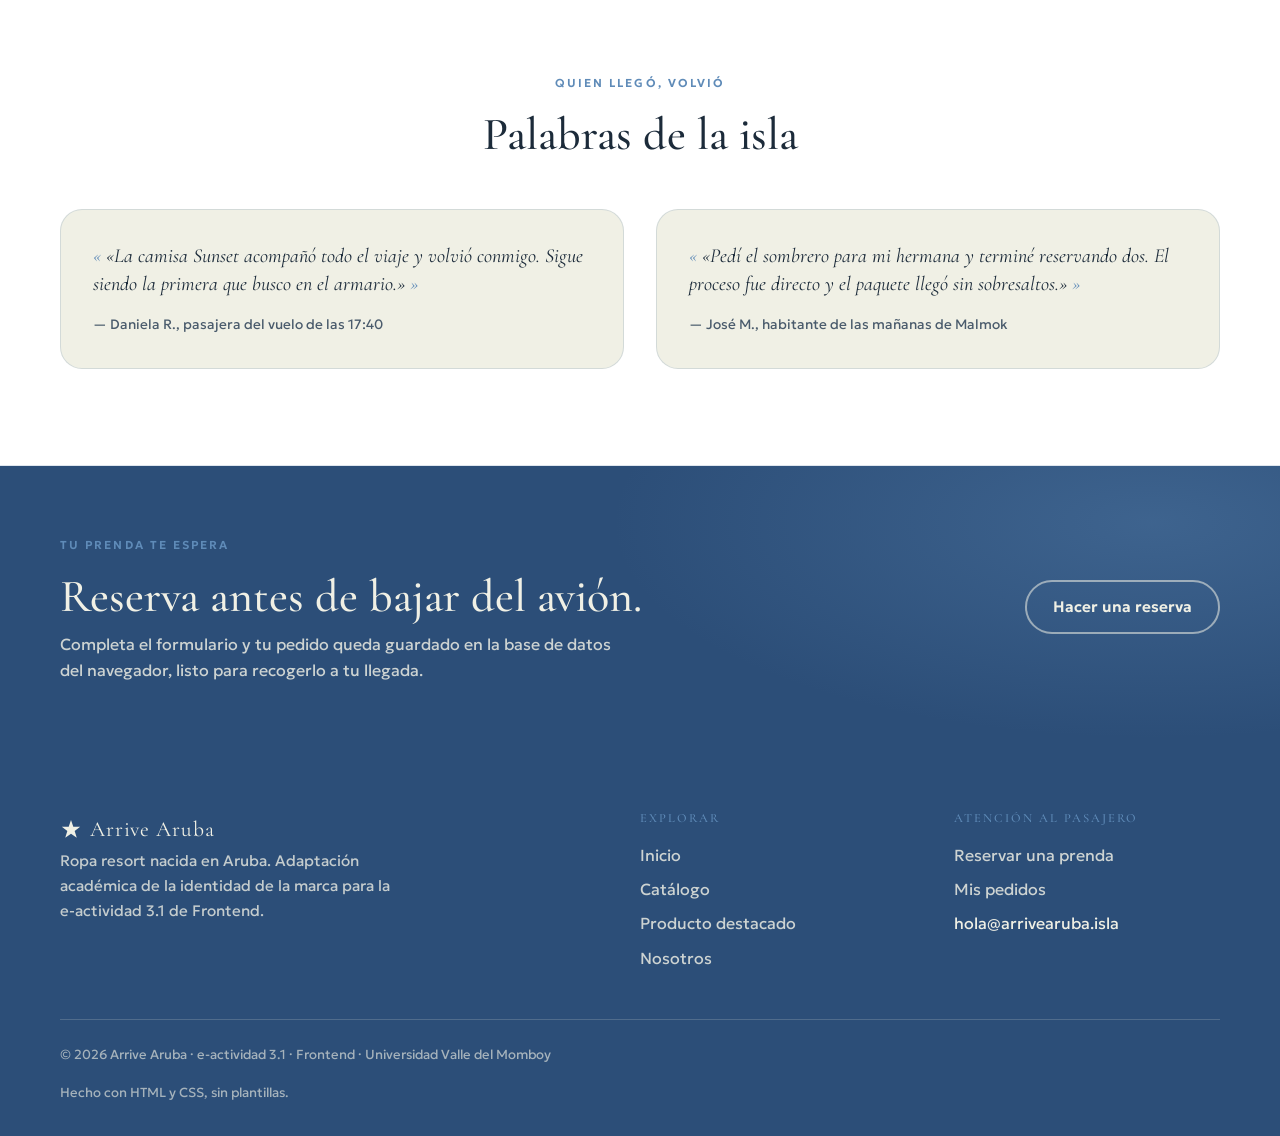
==== commit de6934b7: "Fotografía de marca en la ventana del hero y banda de atmósfera con Ken Burns CSS; visor de vistas :" ====
--- a/index.html
+++ b/index.html
@@ -7,7 +7,7 @@
   <title>Arrive Aruba · Inicio</title>
 
   <!-- Favicon: estrella de la marca dibujada como SVG en línea -->
-  <link rel="icon" href="data:image/svg+xml,%3Csvg xmlns='http://www.w3.org/2000/svg' viewBox='0 0 24 24'%3E%3Cpath fill='%23386395' d='M12 1l2.5 7.5H22l-6 4.6 2.3 7.4L12 16l-6.3 4.5L8 13.1 2 8.5h7.5z'/%3E%3C/svg%3E">
+  <link rel="icon" href="data:image/svg+xml,%3Csvg%20xmlns='http://www.w3.org/2000/svg'%20viewBox='0%200%2024%2024'%3E%3Cpath%20fill='%23386395'%20d='M12%201l2.5%207.5H22l-6%204.6%202.3%207.4L12%2016l-6.3%204.5L8%2013.1%202%208.5h7.5z'/%3E%3C/svg%3E">
 
   <!-- Tipografías: equivalentes libres de las fuentes de marca -->
   <link rel="preconnect" href="https://fonts.googleapis.com">
@@ -52,8 +52,9 @@
   <main id="contenido">
 
     <!-- ====================== HERO ====================== -->
-    <!-- La ventana del avión: motivo central de la marca, dibujado
-         solo con degradados CSS (radial-gradient por capas). -->
+    <!-- La ventana del avión: motivo central de la marca. El paisaje
+         real de Aruba se mezcla con el degradado del atardecer usando
+         background-blend-mode; el sol y el vaivén siguen siendo CSS. -->
     <section class="hero" aria-labelledby="titulo-principal">
       <div class="contenedor hero__rejilla">
         <div class="hero__texto">
@@ -75,9 +76,20 @@
             <span class="ventana__sol"></span>
             <span class="ventana__mar"></span>
           </div>
-          <figcaption class="solo-lectores">Ventana del avís observando el atardecer de Aruba</figcaption>
+          <figcaption class="solo-lectores">Ventana del avión observando el atardecer de Aruba</figcaption>
         </figure>
       </div>
+    </section>
+
+    <!-- ====================== ATMÓSFERA DE LA ISLA ====================== -->
+    <!-- Banda a pantalla completa con la fotografía del hero de la
+         marca: el movimiento lento (Ken Burns) y el velo que garantiza
+         la lectura del lema son enteramente CSS. -->
+    <section class="pelicula" aria-label="Atmósfera de la isla de Aruba">
+      <img class="pelicula__foto" src="assets/img/atmosfera.jpg"
+           alt="Atmósfera de Aruba al atardecer, fotografía de la marca">
+      <div class="pelicula__velo" aria-hidden="true"></div>
+      <p class="pelicula__lema">«The island stays with you.»</p>
     </section>
 
     <!-- ====================== DESTACADOS ====================== -->
@@ -332,3 +344,4 @@
   </footer>
 </body>
 </html>
+
--- a/css/base.css
+++ b/css/base.css
@@ -166,6 +166,14 @@
 }
 
 .seccion { padding-block: var(--espacio-7); }
+
+/* Los destinos de enlaces internos respiran por debajo de la
+   cabecera fija: sin este margen, el ancla queda escondida
+   detrás de la barra sticky. */
+main,
+[id] {
+  scroll-margin-top: 88px;
+}
 
 /* Bandas alternas para el ritmo vertical de la página */
 .banda-blanca {
--- a/css/componentes.css
+++ b/css/componentes.css
@@ -3,7 +3,8 @@
    ------------------------------------------------------------
    css/componentes.css · Componentes compartidos del sitio:
    cabecera, navegación, pie, botones, tarjetas, chips,
-   campos de formulario, tablas y mensajes de estado.
+   campos de formulario, tablas, mensajes de estado,
+   rejilla de productos y llamado final.
    (realizado por Martin Alejandro Morfe Carballo)
    ============================================================ */
 
@@ -517,3 +518,74 @@
   font-size: 0.82rem;
   color: rgba(240, 240, 229, 0.62);
 }
+
+/* ============================================================
+   9 · REJILLA DE PRODUCTOS (compartida: inicio y catálogo)
+   Se reubicó aquí desde inicio.css para reutilizarla en el
+   catálogo sin cargar estilos que no corresponden a esa página.
+   ============================================================ */
+.rejilla-productos {
+  display: grid;
+  grid-template-columns: repeat(4, 1fr);
+  gap: var(--espacio-3);
+}
+
+/* Enlace transparente que envuelve solo la figura de la tarjeta */
+.tarjeta__enlace {
+  display: block;
+  color: inherit;
+  text-decoration: none;
+}
+
+.tarjeta__enlace:focus-visible {
+  outline: 3px solid var(--azul-lago);
+  outline-offset: 2px;
+  border-radius: var(--radio-md);
+}
+
+/* Aparición escalonada de las tarjetas al cargar la página */
+.rejilla-productos .tarjeta {
+  animation: aparecer 520ms var(--curva-suave) backwards;
+}
+
+.rejilla-productos .tarjeta:nth-child(2) { animation-delay: 90ms; }
+.rejilla-productos .tarjeta:nth-child(3) { animation-delay: 180ms; }
+.rejilla-productos .tarjeta:nth-child(4) { animation-delay: 270ms; }
+
+@keyframes aparecer {
+  from { opacity: 0; transform: translateY(18px); }
+  to   { opacity: 1; transform: translateY(0); }
+}
+
+/* ============================================================
+   10 · LLAMADO FINAL (banda zafiro con CTA)
+   También se reubicó desde inicio.css: catálogo y nosotros
+   la reutilizan para cerrar sus páginas.
+   ============================================================ */
+.llamado {
+  background:
+    radial-gradient(900px 360px at 90% 20%, rgba(95, 139, 184, 0.35), transparent 60%),
+    var(--azul-zafiro-profundo);
+  color: var(--crema-cannoli);
+  padding-block: var(--espacio-6);
+}
+
+.llamado__caja {
+  display: flex;
+  align-items: center;
+  justify-content: space-between;
+  gap: var(--espacio-5);
+  flex-wrap: wrap;
+}
+
+.llamado h2 {
+  color: var(--crema-cannoli);
+  margin-bottom: var(--espacio-1);
+}
+
+.llamado__ceja { color: var(--azul-lago); }
+
+.llamado__texto {
+  color: rgba(240, 240, 229, 0.82);
+  max-width: 52ch;
+}
--- a/css/inicio.css
+++ b/css/inicio.css
@@ -2,9 +2,12 @@
    ARRIVE ARUBA · Marketplace — e-actividad 3.1
    ------------------------------------------------------------
    css/inicio.css · Estilos exclusivos de la página de inicio:
-   hero con la ventana de la marca, rejillas de productos,
-   categorías, materialidad, testimonios y llamado final.
+   hero con la ventana de la marca, categorías, materialidad
+   y testimonios.
    (realizado por Martin Alejandro Morfe Carballo)
+
+   Nota: la rejilla de productos y el llamado final se movieron
+   a css/componentes.css porque el catálogo los reutiliza.
    ============================================================ */
 
 /* ============================================================
@@ -56,7 +59,9 @@
   box-shadow: var(--sombra-lg), inset 0 0 0 2px rgba(240, 240, 229, 0.25);
 }
 
-/* El paisaje interior: atardecer en degradado */
+/* El paisaje interior: fotografía real de Aruba mezclada con el
+   degradado del atardecer mediante background-blend-mode. Mientras
+   la foto carga (o si falla), el degradado dibuja el mismo atardecer. */
 .ventana__mar {
   display: block;
   width: 100%;
@@ -64,8 +69,10 @@
   border-radius: 50%;
   overflow: hidden;
   background:
-    radial-gradient(circle at 62% 30%, #f5a169 0%, #e88b5a 9%, transparent 26%),
-    linear-gradient(180deg, #5f8bb8 0%, #386395 46%, #2c4e78 62%, #1c2b3a 100%);
+    radial-gradient(circle at 62% 30%, rgba(245, 161, 105, 0.55) 0%, rgba(232, 139, 90, 0.35) 9%, transparent 26%),
+    linear-gradient(180deg, #5f8bb8 0%, #386395 46%, #2c4e78 62%, #1c2b3a 100%),
+    url("../assets/img/aruba-hero.jpg") center / cover no-repeat;
+  background-blend-mode: screen, soft-light, normal;
   animation: mecerse 12s ease-in-out infinite alternate;
 }
 
@@ -93,43 +100,7 @@
 }
 
 /* ============================================================
-   2 · REJILLA DE PRODUCTOS DESTACADOS
-   ============================================================ */
-.rejilla-productos {
-  display: grid;
-  grid-template-columns: repeat(4, 1fr);
-  gap: var(--espacio-3);
-}
-
-/* Enlace transparente que envuelve solo la figura de la tarjeta */
-.tarjeta__enlace {
-  display: block;
-  color: inherit;
-  text-decoration: none;
-}
-
-.tarjeta__enlace:focus-visible {
-  outline: 3px solid var(--azul-lago);
-  outline-offset: 2px;
-  border-radius: var(--radio-md);
-}
-
-/* Aparición escalonada de las tarjetas al cargar la página */
-.rejilla-productos .tarjeta {
-  animation: aparecer 520ms var(--curva-suave) backwards;
-}
-
-.rejilla-productos .tarjeta:nth-child(2) { animation-delay: 90ms; }
-.rejilla-productos .tarjeta:nth-child(3) { animation-delay: 180ms; }
-.rejilla-productos .tarjeta:nth-child(4) { animation-delay: 270ms; }
-
-@keyframes aparecer {
-  from { opacity: 0; transform: translateY(18px); }
-  to   { opacity: 1; transform: translateY(0); }
-}
-
-/* ============================================================
-   3 · AZULEJOS DE CATEGORÍA
+   2 · AZULEJOS DE CATEGORÍA
    ============================================================ */
 .rejilla-categorias {
   display: grid;
@@ -184,7 +155,7 @@
 }
 
 /* ============================================================
-   4 · MATERIALIDAD (pasos numerados)
+   3 · MATERIALIDAD (pasos numerados)
    ============================================================ */
 .pasos {
   display: grid;
@@ -216,7 +187,7 @@
 .paso p { font-size: 0.95rem; color: var(--tinta-suave); }
 
 /* ============================================================
-   5 · TESTIMONIOS
+   4 · TESTIMONIOS
    ============================================================ */
 .rejilla-testimonios {
   display: grid;
@@ -248,32 +219,61 @@
 }
 
 /* ============================================================
-   6 · LLAMADO FINAL
-   ============================================================ */
-.llamado {
-  background:
-    radial-gradient(900px 360px at 90% 20%, rgba(95, 139, 184, 0.35), transparent 60%),
-    var(--azul-zafiro-profundo);
+   5 · PELÍCULA — la atmósfera de la isla
+   Banda a sangre con la fotografía del hero de la marca.
+   El movimiento es un Ken Burns dibujado con @keyframes y el
+   velo (mix-blend-mode) garantiza la lectura del lema.
+   ============================================================ */
+.pelicula {
+  position: relative;
+  min-height: 58vh;
+  display: grid;
+  place-items: center;
+  overflow: hidden;
+  border-bottom: var(--borde-fino);
+  background: var(--azul-zafiro-profundo);
+}
+
+/* La fotografía cubre la banda y se mueve despacio (Ken Burns) */
+.pelicula__foto {
+  position: absolute;
+  inset: 0;
+  width: 100%;
+  height: 100%;
+  object-fit: cover;
+  filter: saturate(1.05);
+  animation: ken-burns 26s ease-in-out infinite alternate;
+}
+
+@keyframes ken-burns {
+  from { transform: scale(1) translate(0, 0); }
+  to   { transform: scale(1.12) translate(-1.5%, 1%); }
+}
+
+/* Velo: oscurece la fotografía donde el degradado lo pide */
+.pelicula__velo {
+  position: absolute;
+  inset: 0;
+  background: linear-gradient(180deg, rgba(28, 43, 58, 0.12) 0%, rgba(56, 99, 149, 0.44) 100%);
+  mix-blend-mode: multiply;
+}
+
+/* El lema flota sobre la fotografía con la tipografía editorial */
+.pelicula__lema {
+  position: relative;
+  z-index: 1;
+  margin: 0;
+  padding: var(--espacio-4);
+  font-family: var(--fuente-editorial);
+  font-size: clamp(1.9rem, 4.5vw, 3.2rem);
+  letter-spacing: 0.02em;
   color: var(--crema-cannoli);
-  padding-block: var(--espacio-6);
-}
-
-.llamado__caja {
-  display: flex;
-  align-items: center;
-  justify-content: space-between;
-  gap: var(--espacio-5);
-  flex-wrap: wrap;
-}
-
-.llamado h2 {
-  color: var(--crema-cannoli);
-  margin-bottom: var(--espacio-1);
-}
-
-.llamado__ceja { color: var(--azul-lago); }
-
-.llamado__texto {
-  color: rgba(240, 240, 229, 0.82);
-  max-width: 52ch;
-}
+  text-shadow: 0 2px 24px rgba(28, 43, 58, 0.6);
+  animation: aparecer 700ms var(--curva-suave) backwards;
+}
+
+/* Quien prefiere menos movimiento ve la fotografía en reposo */
+@media (prefers-reduced-motion: reduce) {
+  .pelicula__foto { animation: none; }
+}
+
